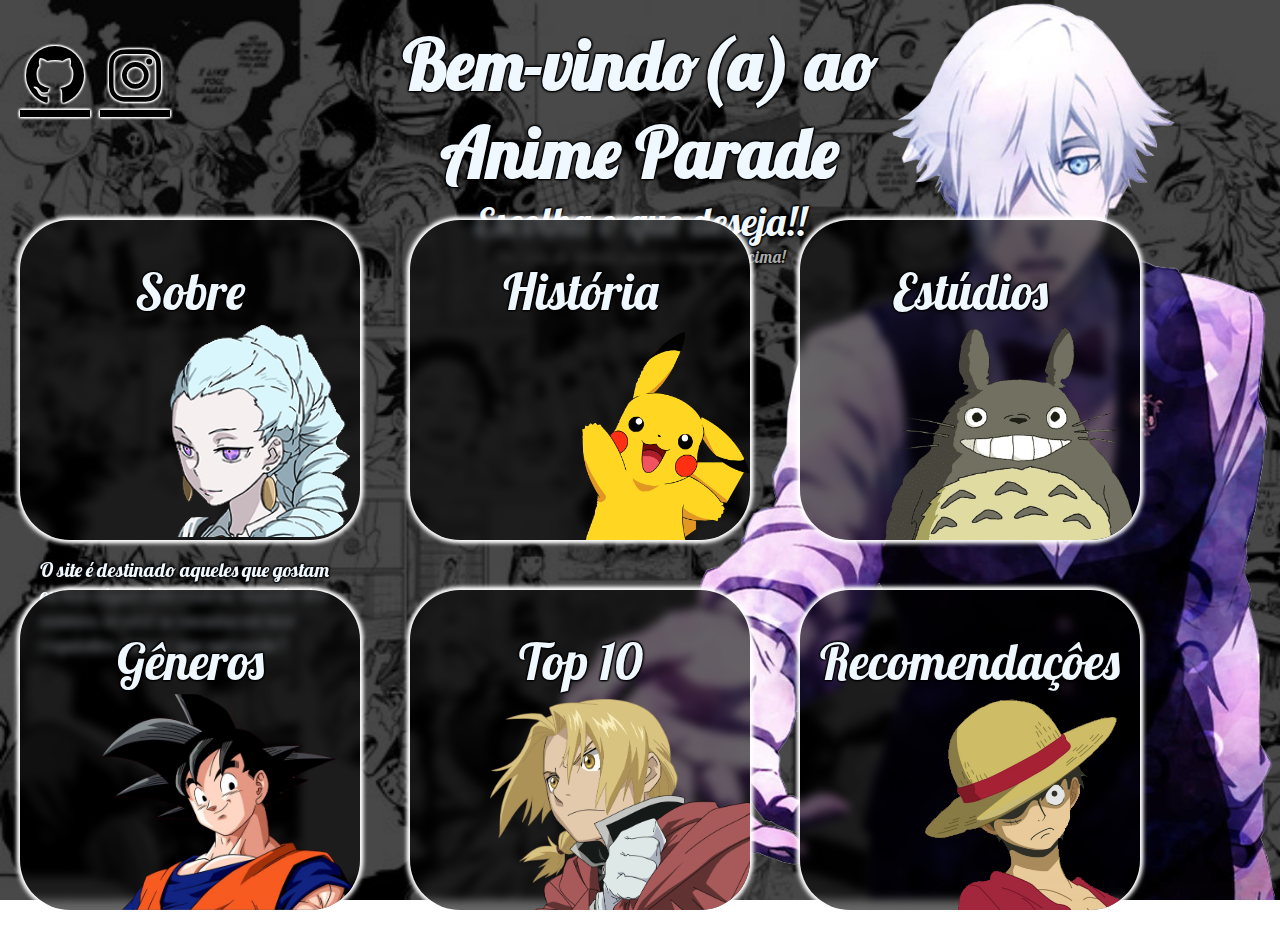
==== index.html @ 17dfef97 "first commit" ====
<!DOCTYPE html>
<html lang="pt-br">

<head>
    <meta charset="UTF-8">
    <meta http-equiv="X-UA-Compatible" content="IE=edge">
    <meta name="viewport" content="width=device-width, initial-scale=1.0">
    <title>Anime Parade</title>
    <link rel="shortcut icon" href="imagens/favicon.ico" type="image/x-icon">
    <!--Fonte-->
    <link rel="preconnect" href="https://fonts.googleapis.com">
    <link rel="preconnect" href="https://fonts.gstatic.com" crossorigin>
    <link href="https://fonts.googleapis.com/css2?family=Lobster&display=swap" rel="stylesheet">
    <!--Css-->
    <link rel="stylesheet" href="css/style.css">
    <!--Icons-->
    <link href='https://unpkg.com/boxicons@2.1.4/css/boxicons.min.css' rel='stylesheet'>  
</head>

<body>
    <div id="social">
        <a href="https://github.com/marcosxrp" target="_blank" class='bx bxl-github'></a>
        <a href="https://www.instagram.com/marcos.s2211/" class='bx bxl-instagram' target="_blank"></a>
    </div>
    <div class="texto">
        <h2>Bem-vindo(a) ao Anime Parade</h2>
        <p class="p1">Escolha o que deseja!! </p>
        <p class="p2">Em caso de dúvida passe o mouse por cima!</p>
    </div>
    <section id="container">
        <div class="esquerda">
            <ul>
                <li><a href="#" id="sobre" class="card">
                    Sobre
                    <img src="imagens/nona.png">
                    <p>O site é destinado aqueles que gostam ou tem algum interesse no mundo dos animes, se você se encaixa em tais requisitos, espero que aproveite!!</p>
                </a></li>
                <li><a href="html/historia.html" id="historia" class="card">
                    História
                    <img src="imagens/pikachu.png">
                </a></li>
                <li><a href="#" id="estudios" class="card">
                    Estúdios
                    <img src="imagens/totoro.png">
                </a></li>
                <li><a href="#" id="generos" class="card">
                    Gêneros
                    <img src="imagens/goku.png">
                </a></li>
                <li><a href="#" id="top" class="card">
                    Top 10
                    <img src="imagens/edward.png">
                </a></li>
                <li><a href="#" id="recomendacao" class="card">
                    Recomendaçôes
                    <img src="imagens/luffy.png">
                </a></li>
            </ul>
        </div>
        <div class="direita">
            <img src="imagens/decim_principal.png" alt="imagem decim">
        </div>
    </section>
</body>

</html>
---- css/style.css ----
/*definições gerais*/
* {
    padding: 0;
    margin: 0;
    box-sizing: border-box;
    font-family: 'Lobster', cursive;
}

body {
    background-image: url(../imagens/background_main.jpg);
    background-repeat: no-repeat;
    background-size: cover;
    background-attachment: fixed;
}

/*Github*/
#social{
    display: flex;
    gap: 10px;
    position: absolute;
    top: 40px;
    left: 20px;
}

#social a{
    font-size: 70px;
    color: #000;
    text-shadow: 1px 1px 2px #fff, -1px -1px 2px #fff, 1px -1px 2px #fff, -1px 1px 2px #fff;
    transition: 0.3s linear;
}

#social a:hover{
    transform: scale(1.1);
}

/*Texto*/
.texto {
    position: absolute;
    left: 50%;
    transform: translate(-50%, 0);
    margin-top: 20px;
    color: aliceblue;
    text-align: center;
    text-shadow: 1px 1px 2px #000, -1px -1px 2px #000, 1px -1px 2px #000, -1px 1px 2px #000;
}

.texto h2 {
    font-weight: 700;
    font-size: 70px;
}

.p1 {
    font-size: 40px;
}

.p2 {
    font-size: 17px;
    font-weight: 300;
    color: darkgray;
}

/*Container*/
#container {
    height: 100vh;
    display: grid;
    grid-template-columns: 60% 40%;
}

/*Esquerda e cards*/
.esquerda {
    padding: 20px;
}

.esquerda ul {
    display: grid;
    grid-template-columns: 1fr 1fr 1fr;
    margin-top: 200px;
    gap: 50px;
}

.esquerda ul li {
    list-style: none;
}

.esquerda ul li a {
    /*Local ods elementos*/
    display: flex;
    flex-direction: column;
    align-items: center;
    justify-content: space-between;
    padding-top: 40px;
    /*Cor do card*/
    background-color: rgba(0, 0, 0, 0.6);
    box-shadow: 2px 2px 5px #fff, -2px -2px 5px #fff, 2px -2px 5px #fff, -2px 2px 5px #fff;
    backdrop-filter: blur(5px);
    /*Tamanho e borda*/
    width: 340px;
    height: 320px;
    border-radius: 50px;
    /*texto*/
    color: aliceblue;
    text-decoration: none;
    font-size: 50px;
    text-shadow: 1px 1px 2px #000, -1px -1px 2px #000, 1px -1px 2px #000, -1px 1px 2px #000;
    /*transition*/
    transition: 0.3s linear;
}

.card img{
    width: 260px;
    align-self: flex-end;
    border-bottom-right-radius: 50px;
}

.card p{
    font-size: 20px;
    margin: 20px;
}

.card:hover{
    transform: scale(1.1);
}

/*Direita e imagem*/
.direita {
    display: flex;
    justify-content: end;
}

img {
    max-height: 100vh;
    justify-content: flex-end;
}
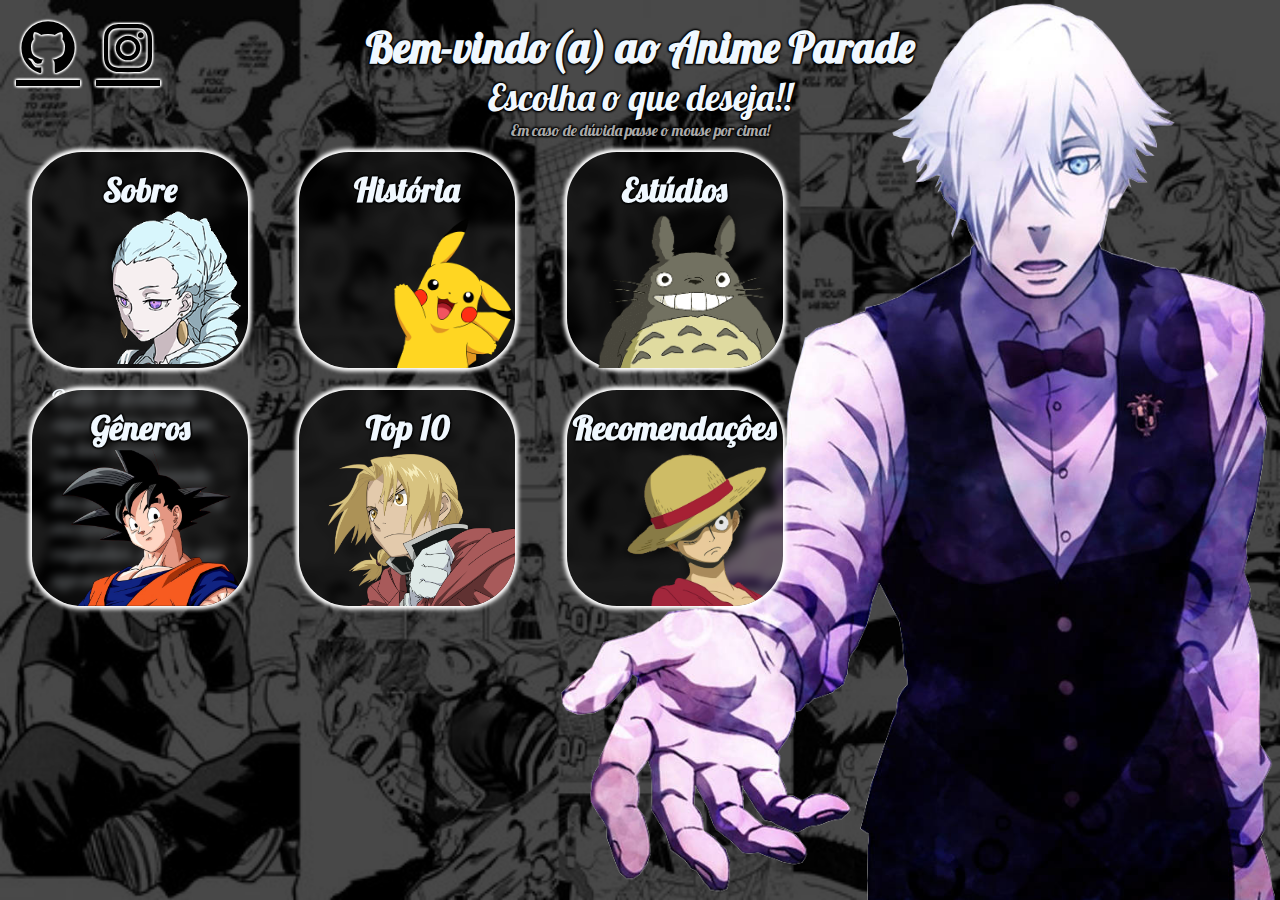
==== commit 98411359: "media query na pagina principal" ====
--- a/index.html
+++ b/index.html
@@ -31,28 +31,28 @@
         <div class="esquerda">
             <ul>
                 <li><a href="#" id="sobre" class="card">
-                    Sobre
+                    <h4>Sobre</h4>
                     <img src="imagens/nona.png">
                     <p>O site é destinado aqueles que gostam ou tem algum interesse no mundo dos animes, se você se encaixa em tais requisitos, espero que aproveite!!</p>
                 </a></li>
                 <li><a href="html/historia.html" id="historia" class="card">
-                    História
+                    <h4>História</h4>
                     <img src="imagens/pikachu.png">
                 </a></li>
                 <li><a href="#" id="estudios" class="card">
-                    Estúdios
+                    <h4>Estúdios</h4>
                     <img src="imagens/totoro.png">
                 </a></li>
                 <li><a href="#" id="generos" class="card">
-                    Gêneros
+                    <h4>Gêneros</h4>
                     <img src="imagens/goku.png">
                 </a></li>
                 <li><a href="#" id="top" class="card">
-                    Top 10
+                    <h4>Top 10</h4>
                     <img src="imagens/edward.png">
                 </a></li>
                 <li><a href="#" id="recomendacao" class="card">
-                    Recomendaçôes
+                    <h4>Recomendaçôes</h4>
                     <img src="imagens/luffy.png">
                 </a></li>
             </ul>
--- a/css/style.css
+++ b/css/style.css
@@ -1,4 +1,8 @@
 /*definições gerais*/
+html{
+    overflow-y: hidden;
+}
+
 * {
     padding: 0;
     margin: 0;
@@ -82,7 +86,7 @@
     list-style: none;
 }
 
-.esquerda ul li a {
+.card {
     /*Local ods elementos*/
     display: flex;
     flex-direction: column;
@@ -101,9 +105,13 @@
     color: aliceblue;
     text-decoration: none;
     font-size: 50px;
-    text-shadow: 1px 1px 2px #000, -1px -1px 2px #000, 1px -1px 2px #000, -1px 1px 2px #000;
     /*transition*/
     transition: 0.3s linear;
+}
+
+.card h4{
+    font-size: 50px;
+    text-shadow: 1px 1px 2px #000, -1px -1px 2px #000, 1px -1px 2px #000, -1px 1px 2px #000;
 }
 
 .card img{
@@ -127,7 +135,57 @@
     justify-content: end;
 }
 
-img {
+.direita img {
     max-height: 100vh;
     justify-content: flex-end;
+}
+
+@media (max-width: 1280px){
+    #social{
+        gap: 1rem;
+        top: 1rem;
+        left: 1rem;
+    }
+    #social a{
+        font-size: 4rem;
+    }
+    .texto h2{
+        font-size: 2.7rem;
+    }
+    .p1{
+        font-size: 2.3rem;
+    }
+    .p2{
+        font-size: 1rem;
+    }
+    #container{
+        grid-template-columns: 65% 35%;
+    }
+    .esquerda{
+        padding-left: 2rem;
+        padding-top: .5rem;
+    }
+    .esquerda ul{
+        margin-top: 9rem;
+        gap: 1.36em;
+    }
+    .card{
+        font-size: 3rem;
+        padding-top: 1rem;
+        width: 4.5em;
+        height: 4.5em;
+    }
+    .card h4{
+        font-size: 0.7em;
+    }
+    .card img{
+        display: block;
+        max-width: 3.9em;
+    }
+    .card p{
+        font-size: 1.3rem;
+    }
+    .direita img{
+        width: auto;
+    }
 }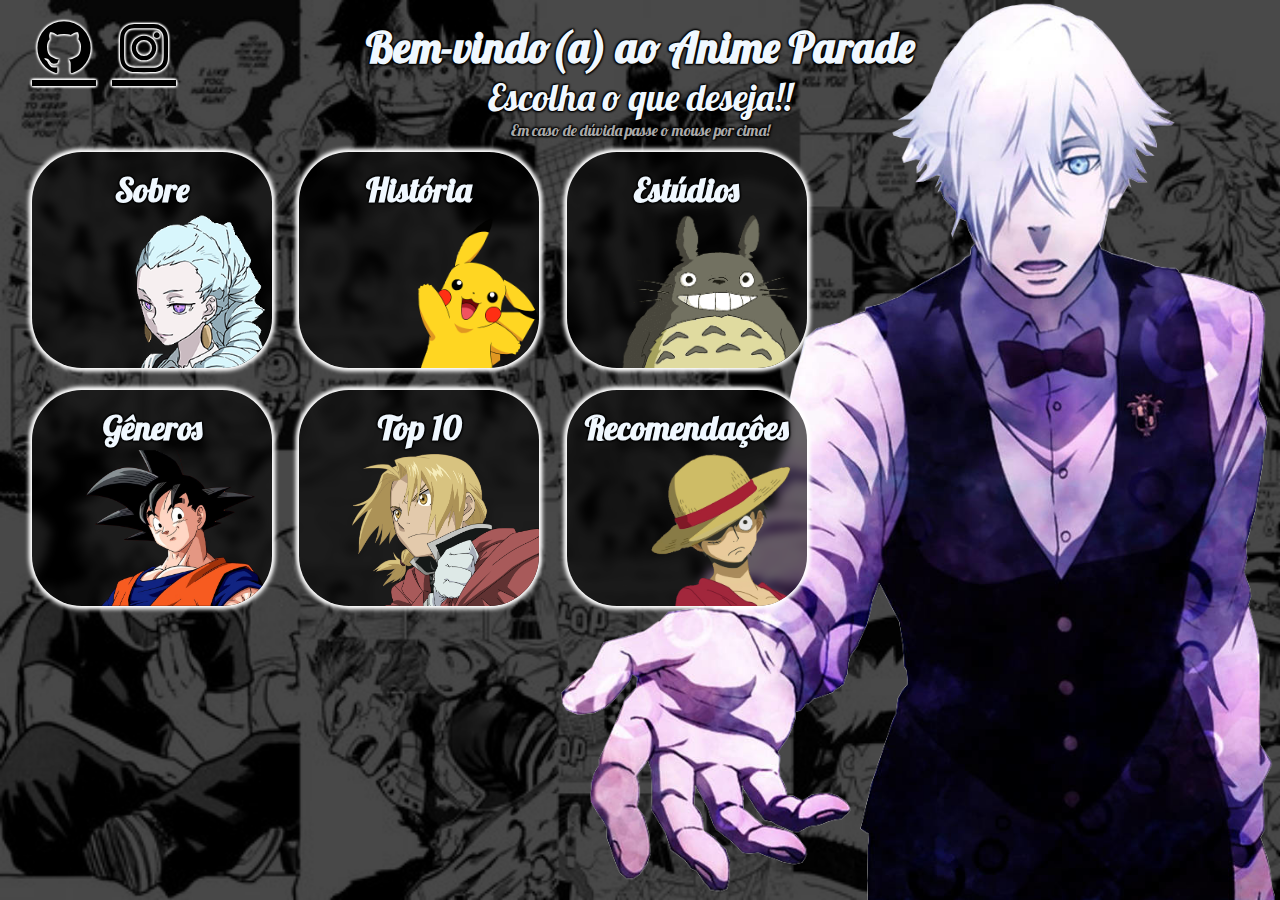
==== commit 3cf53a78: "Ajeitada a parte da responsividade da primeira pagina e adicao de efeitos" ====
--- a/index.html
+++ b/index.html
@@ -38,22 +38,27 @@
                 <li><a href="html/historia.html" id="historia" class="card">
                     <h4>História</h4>
                     <img src="imagens/pikachu.png">
+                    <p>Aqui você aprenderá sobre a história do anime e sua importância no Japão, no Brasil e no mundo.</p>
                 </a></li>
                 <li><a href="#" id="estudios" class="card">
                     <h4>Estúdios</h4>
                     <img src="imagens/totoro.png">
+                    <p>Aqui você conhecerá alguns dos estúdios mais importantes no mundo dos animes e suas principais obras.</p>
                 </a></li>
                 <li><a href="#" id="generos" class="card">
                     <h4>Gêneros</h4>
                     <img src="imagens/goku.png">
+                    <p>Alguns dos gêneros de anime mais conhecidos!!</p>
                 </a></li>
                 <li><a href="#" id="top" class="card">
                     <h4>Top 10</h4>
                     <img src="imagens/edward.png">
+                    <p>Uma lista com o Top 10 animes mais populares atualmente segundo o MyAnimeList!!</p>
                 </a></li>
                 <li><a href="#" id="recomendacao" class="card">
                     <h4>Recomendaçôes</h4>
                     <img src="imagens/luffy.png">
+                    <p>Uma lista de recomendações pessoais de alguns animes que podem lhe agradar!!</p>
                 </a></li>
             </ul>
         </div>
--- a/css/style.css
+++ b/css/style.css
@@ -91,7 +91,6 @@
     display: flex;
     flex-direction: column;
     align-items: center;
-    justify-content: space-between;
     padding-top: 40px;
     /*Cor do card*/
     background-color: rgba(0, 0, 0, 0.6);
@@ -107,6 +106,7 @@
     font-size: 50px;
     /*transition*/
     transition: 0.3s linear;
+    position: relative;
 }
 
 .card h4{
@@ -115,14 +115,28 @@
 }
 
 .card img{
+    position: absolute;
+    bottom: 0;
     width: 260px;
     align-self: flex-end;
     border-bottom-right-radius: 50px;
+    scale: 1;
+    transition: transform .4s linear;
+}
+
+.card:hover img{
+    transform: scale(0) translateY(-500px);
 }
 
 .card p{
-    font-size: 20px;
+    font-size: 25px;
     margin: 20px;
+    transition: opacity .5s linear;
+    opacity: 0;
+}
+
+.card:hover p{
+    opacity: 100;
 }
 
 .card:hover{
@@ -140,11 +154,11 @@
     justify-content: flex-end;
 }
 
-@media (max-width: 1280px){
+@media (max-width: 1500px){
     #social{
         gap: 1rem;
         top: 1rem;
-        left: 1rem;
+        left: 2rem;
     }
     #social a{
         font-size: 4rem;
@@ -172,7 +186,7 @@
     .card{
         font-size: 3rem;
         padding-top: 1rem;
-        width: 4.5em;
+        width: 5em;
         height: 4.5em;
     }
     .card h4{
@@ -183,7 +197,8 @@
         max-width: 3.9em;
     }
     .card p{
-        font-size: 1.3rem;
+        margin: 10px;
+        font-size: 1rem;
     }
     .direita img{
         width: auto;
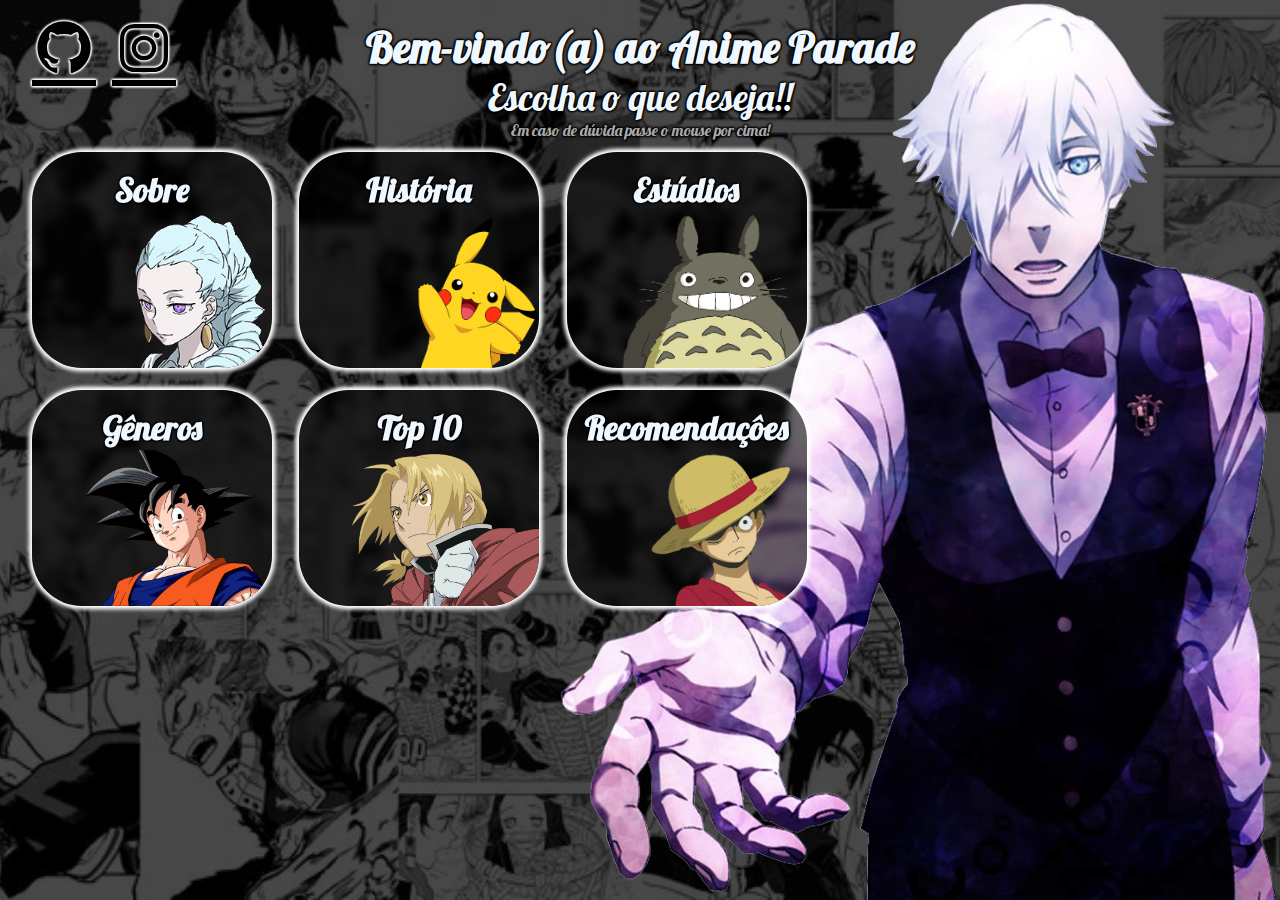
==== commit 7a9ea527: "Fim index, add imagens, fim historia" ====
--- a/index.html
+++ b/index.html
@@ -12,7 +12,7 @@
     <link rel="preconnect" href="https://fonts.gstatic.com" crossorigin>
     <link href="https://fonts.googleapis.com/css2?family=Lobster&display=swap" rel="stylesheet">
     <!--Css-->
-    <link rel="stylesheet" href="css/style.css">
+    <link rel="stylesheet" href="style.css">
     <!--Icons-->
     <link href='https://unpkg.com/boxicons@2.1.4/css/boxicons.min.css' rel='stylesheet'>  
 </head>
@@ -23,7 +23,7 @@
         <a href="https://www.instagram.com/marcos.s2211/" class='bx bxl-instagram' target="_blank"></a>
     </div>
     <div class="texto">
-        <h2>Bem-vindo(a) ao Anime Parade</h2>
+        <h1>Bem-vindo(a) ao Anime Parade</h1>
         <p class="p1">Escolha o que deseja!! </p>
         <p class="p2">Em caso de dúvida passe o mouse por cima!</p>
     </div>
@@ -62,8 +62,8 @@
                 </a></li>
             </ul>
         </div>
-        <div class="direita">
-            <img src="imagens/decim_principal.png" alt="imagem decim">
+        <div class="direita" >
+            <img src="imagens/decim_principal.png" alt="imagem decim" id="decim_img">
         </div>
     </section>
 </body>
--- a/style.css
+++ b/style.css
@@ -0,0 +1,334 @@
+/*definições gerais*/
+* {
+    padding: 0;
+    margin: 0;
+    box-sizing: border-box;
+    font-family: 'Lobster', cursive;
+}
+
+body {
+    background-image: url(../imagens/background_main.jpg);
+    background-repeat: no-repeat;
+    background-size: cover;
+    background-attachment: fixed;
+    background-position: center;
+}
+
+/*Github*/
+#social{
+    display: flex;
+    gap: 10px;
+    position: absolute;
+    top: 40px;
+    left: 20px;
+}
+
+#social a{
+    font-size: 70px;
+    color: #000;
+    text-shadow: 1px 1px 2px #fff, -1px -1px 2px #fff, 1px -1px 2px #fff, -1px 1px 2px #fff;
+    transition: 0.3s linear;
+}
+
+#social a:hover{
+    transform: scale(1.1);
+}
+
+/*Texto*/
+.texto {
+    position: absolute;
+    left: 50%;
+    transform: translate(-50%, 0);
+    margin-top: 20px;
+    color: aliceblue;
+    text-align: center;
+    text-shadow: 1px 1px 2px #000, -1px -1px 2px #000, 1px -1px 2px #000, -1px 1px 2px #000;
+}
+
+.texto h1 {
+    font-weight: 700;
+    font-size: 70px;
+}
+
+.p1 {
+    font-size: 40px;
+}
+
+.p2 {
+    font-size: 17px;
+    font-weight: 300;
+    color: darkgray;
+}
+
+/*Container*/
+#container {
+    height: 100vh;
+    display: grid;
+    grid-template-columns: 60% 40%;
+}
+
+/*Esquerda e cards*/
+.esquerda {
+    padding: 20px;
+}
+
+.esquerda ul {
+    display: grid;
+    grid-template-columns: 1fr 1fr 1fr;
+    margin-top: 200px;
+    gap: 50px;
+}
+
+.esquerda ul li {
+    list-style: none;
+}
+
+.card {
+    /*Local ods elementos*/
+    display: flex;
+    flex-direction: column;
+    align-items: center;
+    padding-top: 40px;
+    /*Cor do card*/
+    background-color: rgba(0, 0, 0, 0.6);
+    box-shadow: 2px 2px 5px #fff, -2px -2px 5px #fff, 2px -2px 5px #fff, -2px 2px 5px #fff;
+    backdrop-filter: blur(5px);
+    /*Tamanho e borda*/
+    width: 340px;
+    height: 320px;
+    border-radius: 50px;
+    /*texto*/
+    color: aliceblue;
+    text-decoration: none;
+    font-size: 50px;
+    /*transition*/
+    transition: 0.3s linear;
+    position: relative;
+}
+
+.card h4{
+    font-size: 50px;
+    text-shadow: 1px 1px 2px #000, -1px -1px 2px #000, 1px -1px 2px #000, -1px 1px 2px #000;
+}
+
+.card img{
+    position: absolute;
+    bottom: 0;
+    width: 260px;
+    align-self: flex-end;
+    border-bottom-right-radius: 50px;
+    scale: 1;
+    transition: transform .4s linear;
+}
+
+.card:hover img{
+    transform: scale(0) translateY(-500px);
+}
+
+.card p{
+    font-size: 25px;
+    margin: 20px;
+    transition: opacity .5s linear;
+    opacity: 0;
+}
+
+.card:hover p{
+    opacity: 100;
+}
+
+.card:hover{
+    transform: scale(1.1);
+}
+
+/*Direita e imagem*/
+.direita {
+    display: flex;
+    justify-content: end;
+}
+
+.direita img {
+    max-height: 100vh;
+    justify-content: flex-end;
+}
+
+@media (max-width: 1500px){
+    #social{
+        gap: 1rem;
+        top: 1rem;
+        left: 2rem;
+    }
+    #social a{
+        font-size: 4rem;
+    }
+    .texto h1{
+        font-size: 2.7rem;
+    }
+    .p1{
+        font-size: 2.3rem;
+    }
+    .p2{
+        font-size: 1rem;
+    }
+    #container{
+        grid-template-columns: 65% 35%;
+    }
+    .esquerda{
+        padding-left: 2rem;
+        padding-top: .5rem;
+    }
+    .esquerda ul{
+        margin-top: 9rem;
+        gap: 1.36em;
+    }
+    .card{
+        font-size: 3rem;
+        padding-top: 1rem;
+        width: 5em;
+        height: 4.5em;
+    }
+    .card h4{
+        font-size: 0.7em;
+    }
+    .card img{
+        display: block;
+        max-width: 3.9em;
+    }
+    .card p{
+        margin: 10px;
+        font-size: 1rem;
+    }
+    .direita img{
+        width: auto;
+    }
+}
+
+/*Fim da pagina principal*/
+
+/*Inicio historia*/
+/*header*/
+header{
+    margin: 0 auto;
+    display: flex;
+    max-width: 1800px;
+    height: 110px;
+    align-items: center;
+    padding: 0 2rem;
+    justify-content: space-between;
+    background-color: rgba(0, 0, 0, 0.6);
+    border-radius: 0px 0px 30px 30px;
+    
+}
+
+#logo{
+    display: block;
+    background-image: url(imagens/icone.jpg);
+    background-size: contain;
+    background-repeat: no-repeat;
+    height: 80%;
+    aspect-ratio: 1/1;
+    border-radius: 50%;
+}
+
+#logo:hover{
+    transform: scale(1.1);
+    box-shadow: 1px 1px 2px #fff, -1px -1px 2px #fff, 1px -1px 2px #fff, -1px 1px 2px #fff;
+}
+
+.pages ul{
+    display: flex;
+    gap: 2em;
+}
+
+.pages ul li{
+    list-style: none;
+}
+
+.pages ul li a{
+    text-decoration: none;
+    color: aliceblue;
+    text-transform: uppercase;
+    padding: 1rem;
+}
+
+.pages ul li a:hover{
+    color: aqua;
+}
+
+main{
+    max-width: 1800px;
+    margin: 0 auto;
+    margin-top: 1rem;
+    padding: 3rem;
+    color: aliceblue;
+    background-color: rgba(0, 0, 0, 0.6);
+    border-radius: 30px;
+}
+
+section{
+    display: grid;
+}
+
+.img-direita{
+    grid-template-columns: minmax(200px, 65%) minmax(500px, 35%);
+}
+
+.img-esquerda{
+    grid-template-columns: minmax(400px, 35%)minmax(200px, 65%);
+}
+
+main section h2{
+    grid-column: span 2;
+    font-size: 5rem;
+    font-weight: 700;
+    text-align: center;
+    margin-bottom: 2rem;
+}
+
+main section:not(:nth-child(1)) h2{
+    margin-top: 3rem;
+}
+
+main section img{
+    align-self: center;
+    display: block;
+    height: auto;
+    max-width: 100%;
+    padding: 1em;
+    transition: transform .3s linear;
+}
+
+main section img:hover{
+    transform: translateY(-4rem);
+}
+
+.conteudo p{
+    font-weight: 400;
+    font-size: 1.8em;
+    margin-bottom: 1.3em;
+}
+
+footer{
+    align-items: center;
+    justify-content: center;
+    gap: 4rem;
+    background-color: rgba(0, 0, 0, 0.6);
+    border-radius: 30px 30px 0px 0px;
+    max-width: 1800px;
+    margin: 0 auto;
+    height: 9rem;
+    display: flex;
+    margin-top: 1rem;
+    font-size: 1.5rem;
+    color: aliceblue;
+}
+
+footer a{
+    font-size: 5rem;
+    color: #000;
+    text-shadow: 1px 1px 2px #fff, -1px -1px 2px #fff, 1px -1px 2px #fff, -1px 1px 2px #fff;
+    transition: 0.3s linear;
+}
+
+footer a:hover{
+    transform: scale(1.1);
+}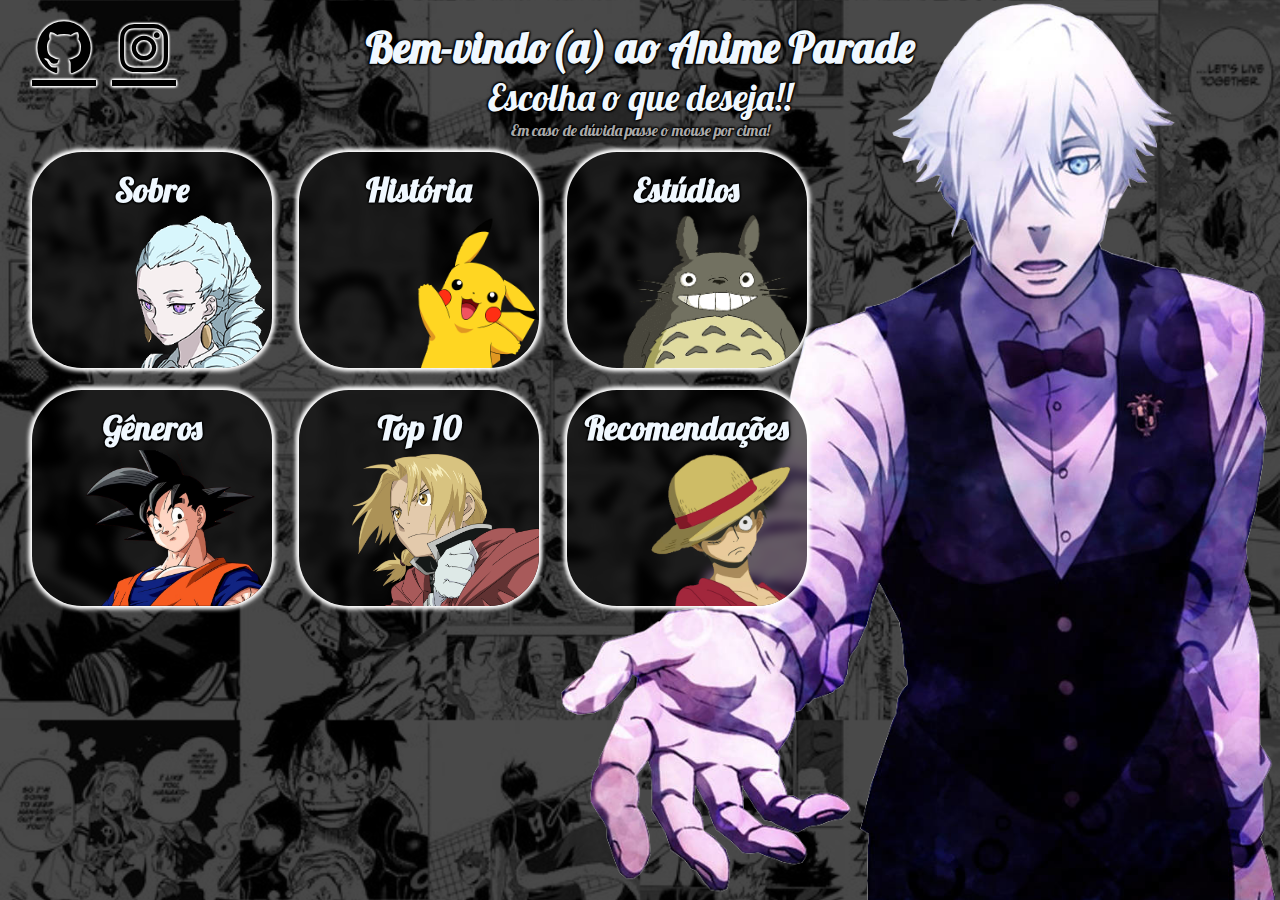
==== commit 88d702b1: "correção de bug" ====
--- a/index.html
+++ b/index.html
@@ -56,7 +56,7 @@
                     <p>Uma lista com o Top 10 animes mais populares atualmente segundo o MyAnimeList!!</p>
                 </a></li>
                 <li><a href="#" id="recomendacao" class="card">
-                    <h4>Recomendaçôes</h4>
+                    <h4>Recomendações</h4>
                     <img src="imagens/luffy.png">
                     <p>Uma lista de recomendações pessoais de alguns animes que podem lhe agradar!!</p>
                 </a></li>
--- a/style.css
+++ b/style.css
@@ -7,11 +7,9 @@
 }
 
 body {
-    background-image: url(../imagens/background_main.jpg);
-    background-repeat: no-repeat;
-    background-size: cover;
+    background-image: url(imagens/background.jpg);
+    background-size: contain;
     background-attachment: fixed;
-    background-position: center;
 }
 
 /*Github*/
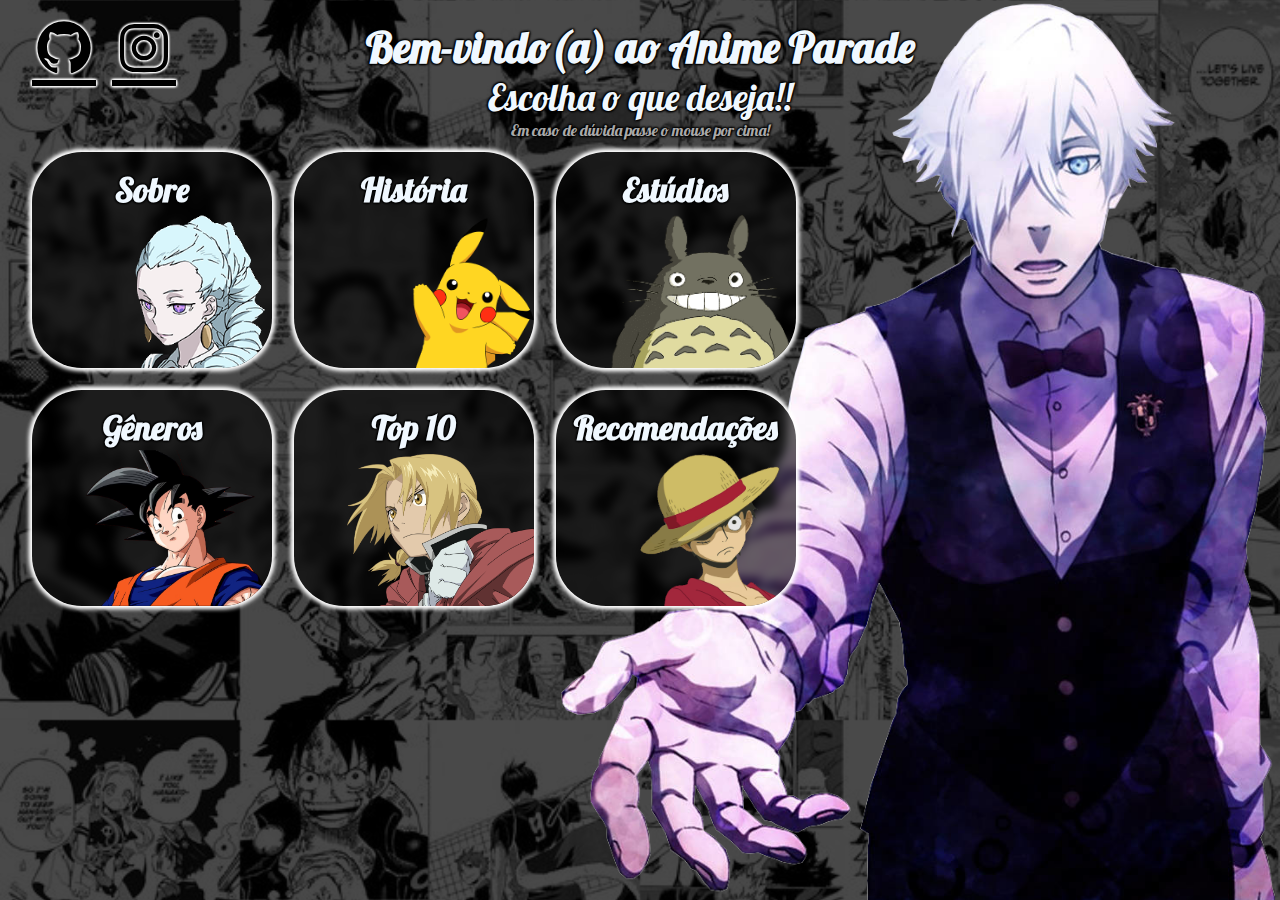
==== commit 4cb25c44: "Fim estudios, fim generos" ====
--- a/index.html
+++ b/index.html
@@ -11,6 +11,7 @@
     <link rel="preconnect" href="https://fonts.googleapis.com">
     <link rel="preconnect" href="https://fonts.gstatic.com" crossorigin>
     <link href="https://fonts.googleapis.com/css2?family=Lobster&display=swap" rel="stylesheet">
+    
     <!--Css-->
     <link rel="stylesheet" href="style.css">
     <!--Icons-->
@@ -27,7 +28,7 @@
         <p class="p1">Escolha o que deseja!! </p>
         <p class="p2">Em caso de dúvida passe o mouse por cima!</p>
     </div>
-    <section id="container">
+    <section id="container_main">
         <div class="esquerda">
             <ul>
                 <li><a href="#" id="sobre" class="card">
@@ -40,12 +41,12 @@
                     <img src="imagens/pikachu.png">
                     <p>Aqui você aprenderá sobre a história do anime e sua importância no Japão, no Brasil e no mundo.</p>
                 </a></li>
-                <li><a href="#" id="estudios" class="card">
+                <li><a href="html/estudios.html" id="estudios" class="card">
                     <h4>Estúdios</h4>
                     <img src="imagens/totoro.png">
                     <p>Aqui você conhecerá alguns dos estúdios mais importantes no mundo dos animes e suas principais obras.</p>
                 </a></li>
-                <li><a href="#" id="generos" class="card">
+                <li><a href="html/generos.html" id="generos" class="card">
                     <h4>Gêneros</h4>
                     <img src="imagens/goku.png">
                     <p>Alguns dos gêneros de anime mais conhecidos!!</p>
--- a/style.css
+++ b/style.css
@@ -12,7 +12,9 @@
     background-attachment: fixed;
 }
 
-/*Github*/
+/*Inicio da pagina principal*/
+
+/* Redes Sociais main */
 #social{
     display: flex;
     gap: 10px;
@@ -58,8 +60,8 @@
     color: darkgray;
 }
 
-/*Container*/
-#container {
+/*Container main*/
+#container_main {
     height: 100vh;
     display: grid;
     grid-template-columns: 60% 40%;
@@ -149,6 +151,7 @@
     justify-content: flex-end;
 }
 
+/*Media query para responsividade da pagina main*/
 @media (max-width: 1500px){
     #social{
         gap: 1rem;
@@ -202,8 +205,8 @@
 
 /*Fim da pagina principal*/
 
-/*Inicio historia*/
-/*header*/
+/*Definições gerais paginas secundarias*/
+
 header{
     margin: 0 auto;
     display: flex;
@@ -212,9 +215,8 @@
     align-items: center;
     padding: 0 2rem;
     justify-content: space-between;
-    background-color: rgba(0, 0, 0, 0.6);
+    background-color: rgba(0, 0, 0, 0.7);
     border-radius: 0px 0px 30px 30px;
-    
 }
 
 #logo{
@@ -229,7 +231,7 @@
 
 #logo:hover{
     transform: scale(1.1);
-    box-shadow: 1px 1px 2px #fff, -1px -1px 2px #fff, 1px -1px 2px #fff, -1px 1px 2px #fff;
+    box-shadow: 1px 1px 2px aqua, -1px -1px 2px aqua, 1px -1px 2px aqua, -1px 1px 2px aqua;
 }
 
 .pages ul{
@@ -246,6 +248,7 @@
     color: aliceblue;
     text-transform: uppercase;
     padding: 1rem;
+    font-size: 1.5rem;
 }
 
 .pages ul li a:hover{
@@ -258,23 +261,19 @@
     margin-top: 1rem;
     padding: 3rem;
     color: aliceblue;
-    background-color: rgba(0, 0, 0, 0.6);
+    background-color: rgba(0, 0, 0, 0.7);
     border-radius: 30px;
 }
 
-section{
-    display: grid;
-}
-
-.img-direita{
-    grid-template-columns: minmax(200px, 65%) minmax(500px, 35%);
-}
-
-.img-esquerda{
-    grid-template-columns: minmax(400px, 35%)minmax(200px, 65%);
-}
-
-main section h2{
+
+.container p{
+    font-weight: 400;
+    font-size: 2em;
+    margin-bottom: 1rem;
+    text-indent: 2rem;
+}
+
+h2{
     grid-column: span 2;
     font-size: 5rem;
     font-weight: 700;
@@ -282,34 +281,29 @@
     margin-bottom: 2rem;
 }
 
-main section:not(:nth-child(1)) h2{
-    margin-top: 3rem;
-}
-
-main section img{
-    align-self: center;
-    display: block;
-    height: auto;
-    max-width: 100%;
-    padding: 1em;
-    transition: transform .3s linear;
-}
-
-main section img:hover{
-    transform: translateY(-4rem);
-}
-
-.conteudo p{
-    font-weight: 400;
-    font-size: 1.8em;
-    margin-bottom: 1.3em;
+h3{
+    font-size: 3.5rem;
+    font-weight: 700;
+    margin-bottom: 1rem;
+    text-align: center;
+}
+
+h4{
+    font-size: 2.5rem;
+    font-weight: 700;
+    margin-bottom: 1rem;
+}
+
+li{
+    list-style: none;
 }
 
 footer{
+    bottom: 0;
     align-items: center;
     justify-content: center;
     gap: 4rem;
-    background-color: rgba(0, 0, 0, 0.6);
+    background-color: rgba(0, 0, 0, 0.7);
     border-radius: 30px 30px 0px 0px;
     max-width: 1800px;
     margin: 0 auto;
@@ -329,4 +323,60 @@
 
 footer a:hover{
     transform: scale(1.1);
+}
+
+/*Inicio historia*/
+.img_direita,
+.img_esquerda{
+    display: grid;
+}
+
+.img_direita{
+    grid-template-columns: minmax(200px, 75%) minmax(400px, 25%);
+}
+
+.img_esquerda{
+    grid-template-columns: minmax(400px, 25%)minmax(200px, 75%);
+}
+
+.img_direita:not(:nth-child(1)) h2,
+.img_esquerda:not(:nth-child(1)) h2{
+    margin-top: 3rem;
+}
+
+.img_direita img,
+.img_esquerda img{
+    display: block;
+    height: auto;
+    max-width: 100%;
+    transition: transform .3s linear;
+}
+
+.img_direita img:hover,
+.img_esquerda img:hover{
+    transform: translateY(-4rem);
+}
+
+.conteudo p{
+    font-weight: 400;
+    font-size: 2em;
+    margin-bottom: .6em;
+    text-indent: 2rem;
+}
+
+/*Estudios*/
+.slider{
+    max-width: 900px;
+    margin: 0 auto;
+}
+
+.slider ul li img{
+    width: 900px;
+}
+
+/*Generos*/
+.exemplos_genero li{
+    font-size: 1.5rem;
+    list-style: circle;
+    list-style-position: inside;
 }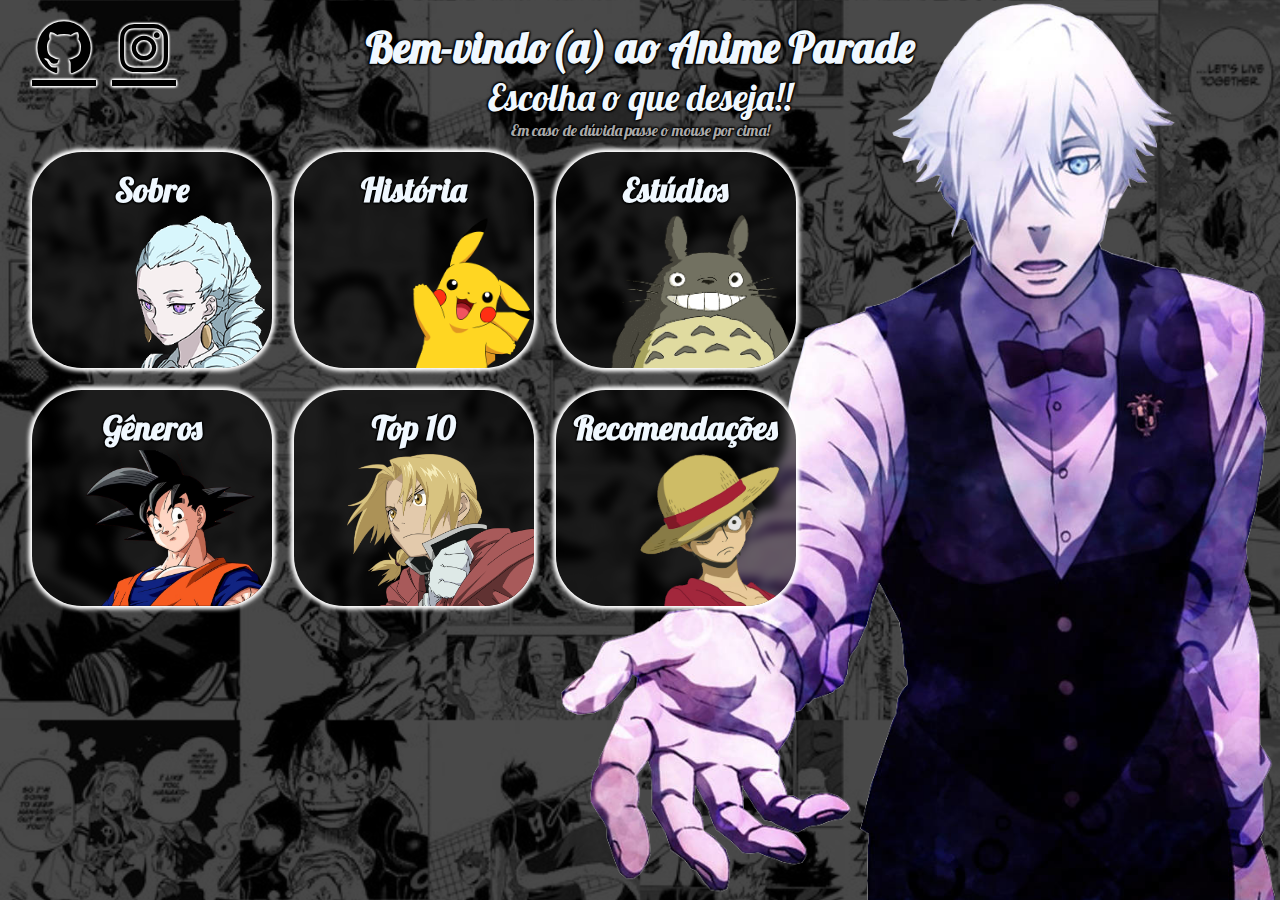
==== commit 3f3b3355: "Fim top10, footer atualizado" ====
--- a/index.html
+++ b/index.html
@@ -18,7 +18,7 @@
     <link href='https://unpkg.com/boxicons@2.1.4/css/boxicons.min.css' rel='stylesheet'>  
 </head>
 
-<body>
+<body id="index_body">
     <div id="social">
         <a href="https://github.com/marcosxrp" target="_blank" class='bx bxl-github'></a>
         <a href="https://www.instagram.com/marcos.s2211/" class='bx bxl-instagram' target="_blank"></a>
@@ -33,38 +33,38 @@
             <ul>
                 <li><a href="#" id="sobre" class="card">
                     <h4>Sobre</h4>
-                    <img src="imagens/nona.png">
+                    <img src="imagens/inicio/nona.png">
                     <p>O site é destinado aqueles que gostam ou tem algum interesse no mundo dos animes, se você se encaixa em tais requisitos, espero que aproveite!!</p>
                 </a></li>
                 <li><a href="html/historia.html" id="historia" class="card">
                     <h4>História</h4>
-                    <img src="imagens/pikachu.png">
+                    <img src="imagens/inicio/pikachu.png">
                     <p>Aqui você aprenderá sobre a história do anime e sua importância no Japão, no Brasil e no mundo.</p>
                 </a></li>
                 <li><a href="html/estudios.html" id="estudios" class="card">
                     <h4>Estúdios</h4>
-                    <img src="imagens/totoro.png">
+                    <img src="imagens/inicio/totoro.png">
                     <p>Aqui você conhecerá alguns dos estúdios mais importantes no mundo dos animes e suas principais obras.</p>
                 </a></li>
                 <li><a href="html/generos.html" id="generos" class="card">
                     <h4>Gêneros</h4>
-                    <img src="imagens/goku.png">
+                    <img src="imagens/inicio/goku.png">
                     <p>Alguns dos gêneros de anime mais conhecidos!!</p>
                 </a></li>
-                <li><a href="#" id="top" class="card">
+                <li><a href="html/top10.html" id="top" class="card">
                     <h4>Top 10</h4>
-                    <img src="imagens/edward.png">
+                    <img src="imagens/inicio/edward.png">
                     <p>Uma lista com o Top 10 animes mais populares atualmente segundo o MyAnimeList!!</p>
                 </a></li>
-                <li><a href="#" id="recomendacao" class="card">
+                <li><a href="html/recomendacoes.html" id="recomendacao" class="card">
                     <h4>Recomendações</h4>
-                    <img src="imagens/luffy.png">
+                    <img src="imagens/inicio/luffy.png">
                     <p>Uma lista de recomendações pessoais de alguns animes que podem lhe agradar!!</p>
                 </a></li>
             </ul>
         </div>
         <div class="direita" >
-            <img src="imagens/decim_principal.png" alt="imagem decim" id="decim_img">
+            <img src="imagens/inicio/decim_principal.png" alt="imagem decim" id="decim_img">
         </div>
     </section>
 </body>
--- a/style.css
+++ b/style.css
@@ -13,6 +13,10 @@
 }
 
 /*Inicio da pagina principal*/
+
+#index_body{
+    overflow-y: hidden;
+}
 
 /* Redes Sociais main */
 #social{
@@ -210,7 +214,7 @@
 header{
     margin: 0 auto;
     display: flex;
-    max-width: 1800px;
+    max-width: 1500px;
     height: 110px;
     align-items: center;
     padding: 0 2rem;
@@ -256,7 +260,7 @@
 }
 
 main{
-    max-width: 1800px;
+    max-width: 1500px;
     margin: 0 auto;
     margin-top: 1rem;
     padding: 3rem;
@@ -294,6 +298,10 @@
     margin-bottom: 1rem;
 }
 
+h5{
+    font-size: 1.5rem;
+}
+
 li{
     list-style: none;
 }
@@ -302,15 +310,16 @@
     bottom: 0;
     align-items: center;
     justify-content: center;
-    gap: 4rem;
+    gap: 2rem;
     background-color: rgba(0, 0, 0, 0.7);
     border-radius: 30px 30px 0px 0px;
-    max-width: 1800px;
+    max-width: 1500px;
     margin: 0 auto;
     height: 9rem;
     display: flex;
     margin-top: 1rem;
-    font-size: 1.5rem;
+    font-size: 1.2rem;
+    text-align: center;
     color: aliceblue;
 }
 
@@ -379,4 +388,34 @@
     font-size: 1.5rem;
     list-style: circle;
     list-style-position: inside;
+}
+
+/*Top 10*/
+#top10{
+    width: 100%;
+    display: grid;
+    grid-template-columns: repeat(auto-fit, minmax(450px, 1fr));
+    row-gap: 2rem;
+    text-align: center;
+}
+
+#top10 li{
+    list-style: decimal;
+    list-style-position: inside;
+    display: flex;
+    flex-direction: column;
+    align-items: center;
+    counter-increment: top10;
+}
+
+#top10 li::before{
+    content: '#' counter(top10);
+    font-size: 1.3rem;
+}
+
+#top10 li img{
+    display: block;
+    max-width: 450px;
+    border-radius: 2rem;
+    border: 1px solid aliceblue;
 }